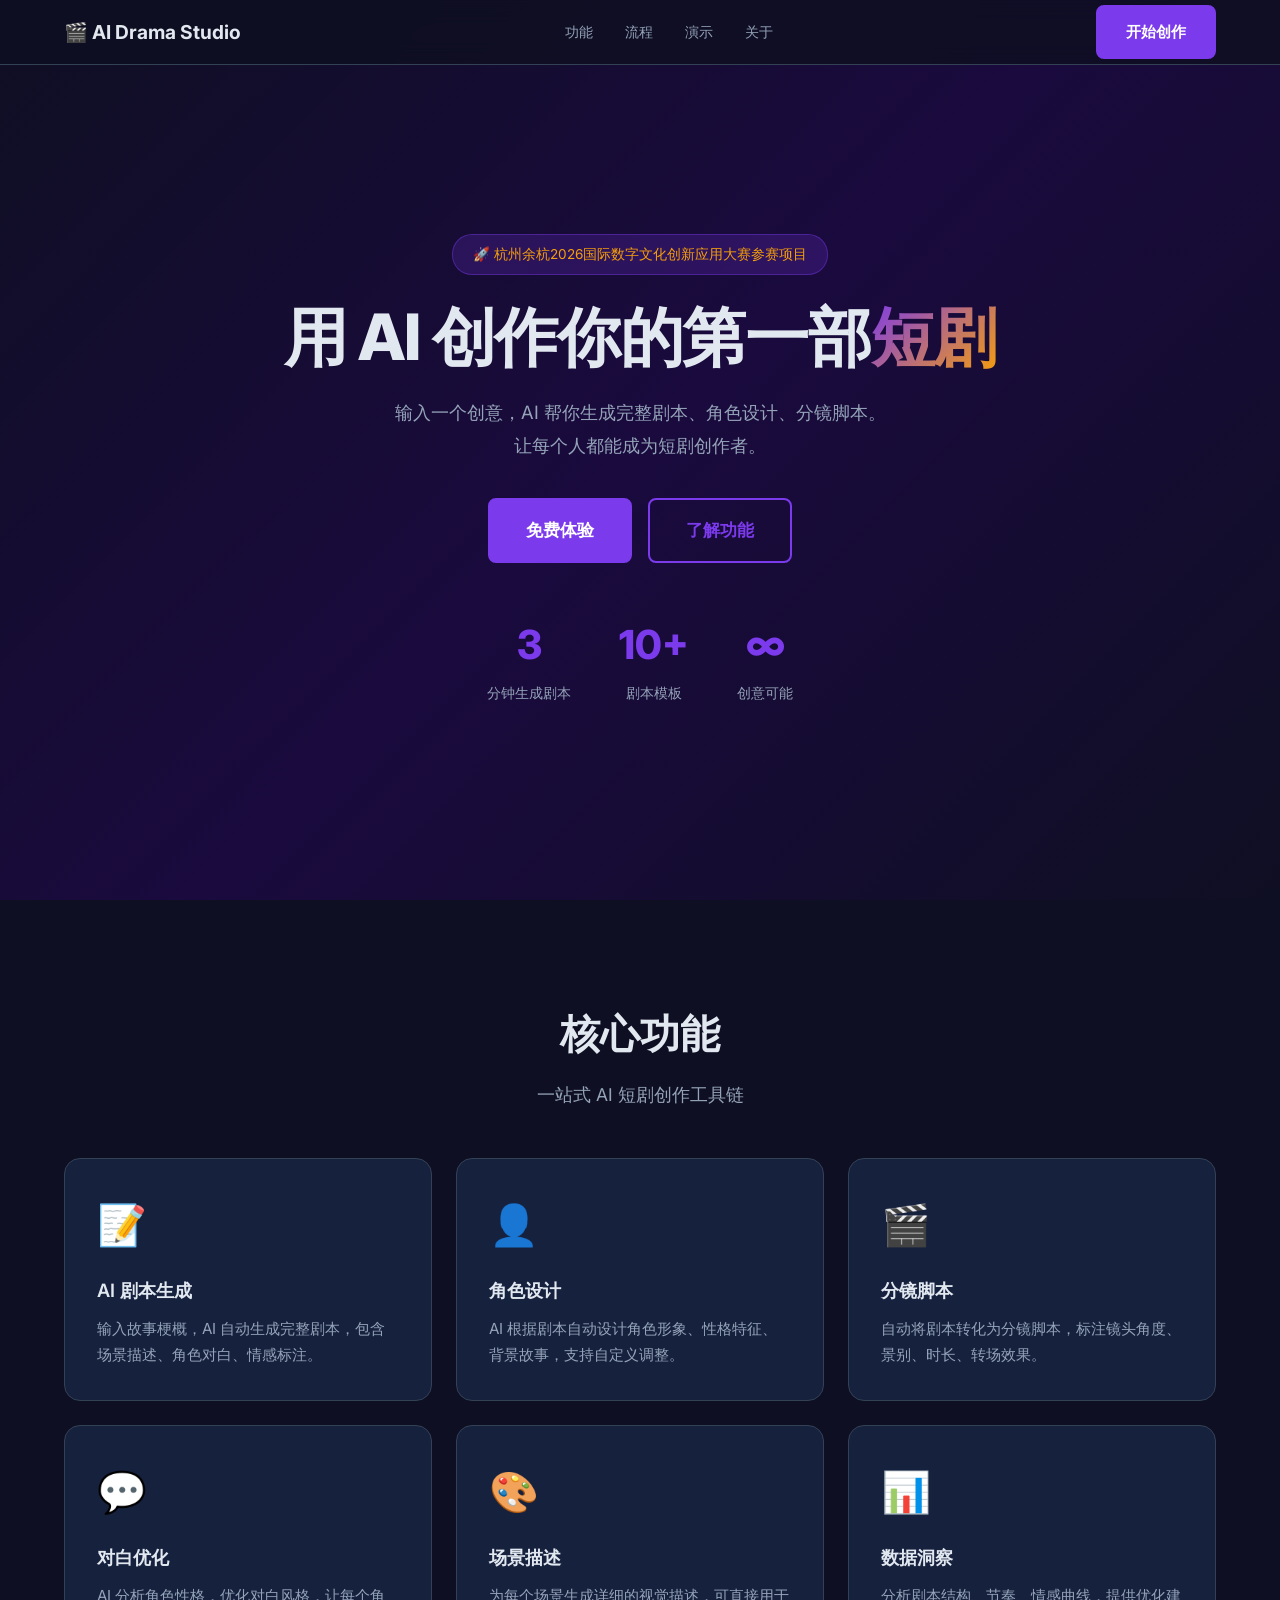
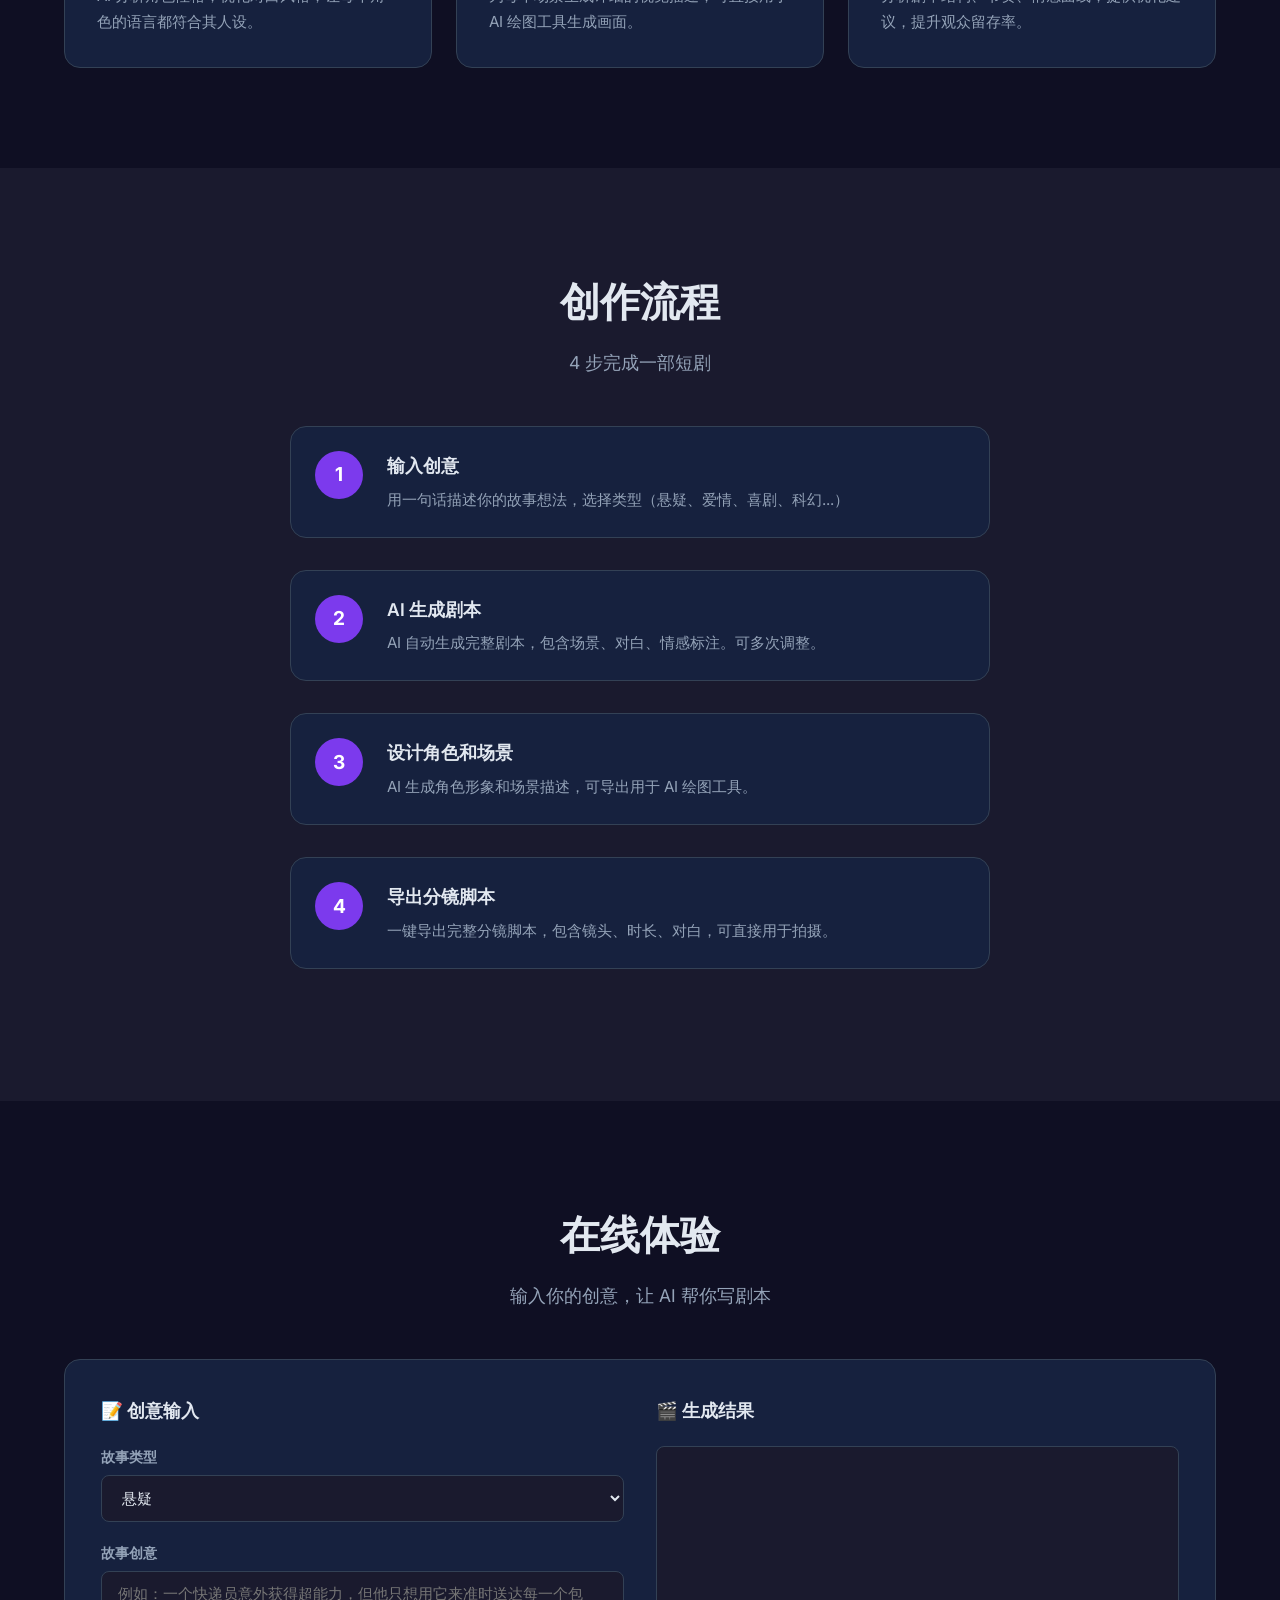
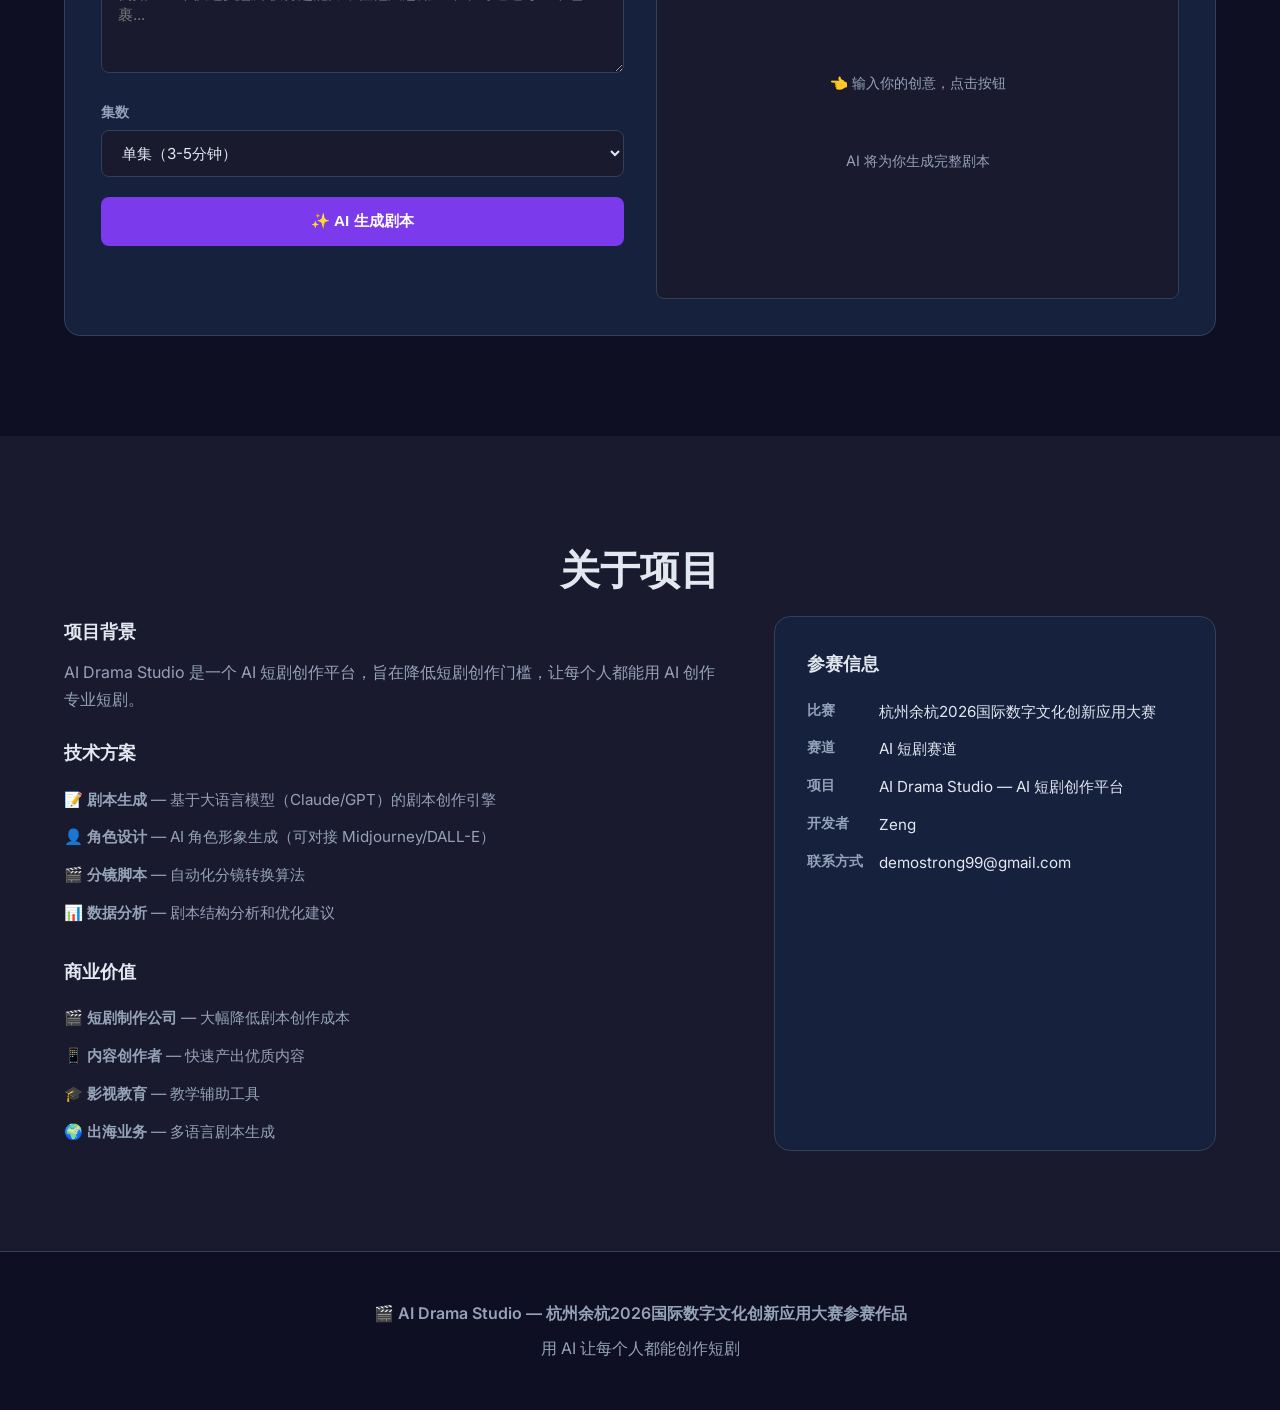
==== index.html @ 8d10a70e "feat: AI Drama Studio — AI短剧创作平台 参赛项目：杭州余杭2026国际数字文化创新应用大赛  功能： - AI 剧本生成（6种类型：悬疑/爱情/喜剧/科幻/奇幻/都市） - " ====
<!DOCTYPE html>
<html lang="zh-CN">
<head>
  <meta charset="UTF-8">
  <meta name="viewport" content="width=device-width, initial-scale=1.0">
  <title>AI Drama Studio — AI 短剧创作平台</title>
  <meta name="description" content="用 AI 一键生成短剧剧本、角色设计、分镜脚本。让每个人都能创作专业短剧。">
  <link rel="preconnect" href="https://fonts.googleapis.com">
  <link rel="preconnect" href="https://fonts.gstatic.com" crossorigin>
  <link href="https://fonts.googleapis.com/css2?family=Inter:wght@400;500;600;700;800&display=swap" rel="stylesheet">
  <link rel="stylesheet" href="style.css">
</head>
<body>
  <!-- Navigation -->
  <nav class="navbar">
    <div class="nav-container">
      <a href="#" class="nav-logo">🎬 AI Drama Studio</a>
      <ul class="nav-links">
        <li><a href="#features">功能</a></li>
        <li><a href="#workflow">流程</a></li>
        <li><a href="#demo">演示</a></li>
        <li><a href="#about">关于</a></li>
      </ul>
      <a href="#demo" class="btn btn-primary btn-nav">开始创作</a>
    </div>
  </nav>

  <!-- Hero Section -->
  <header class="hero" id="home">
    <div class="hero-content">
      <div class="hero-badge">🚀 杭州余杭2026国际数字文化创新应用大赛参赛项目</div>
      <h1 class="hero-title">用 AI 创作你的第一部<span class="gradient-text">短剧</span></h1>
      <p class="hero-subtitle">输入一个创意，AI 帮你生成完整剧本、角色设计、分镜脚本。<br>让每个人都能成为短剧创作者。</p>
      <div class="hero-buttons">
        <a href="#demo" class="btn btn-primary btn-lg">免费体验</a>
        <a href="#features" class="btn btn-outline btn-lg">了解功能</a>
      </div>
      <div class="hero-stats">
        <div class="stat">
          <span class="stat-number">3</span>
          <span class="stat-label">分钟生成剧本</span>
        </div>
        <div class="stat">
          <span class="stat-number">10+</span>
          <span class="stat-label">剧本模板</span>
        </div>
        <div class="stat">
          <span class="stat-number">∞</span>
          <span class="stat-label">创意可能</span>
        </div>
      </div>
    </div>
  </header>

  <!-- Features Section -->
  <section class="section" id="features">
    <div class="container">
      <h2 class="section-title">核心功能</h2>
      <p class="section-subtitle">一站式 AI 短剧创作工具链</p>
      <div class="features-grid">
        <div class="feature-card">
          <div class="feature-icon">📝</div>
          <h3>AI 剧本生成</h3>
          <p>输入故事梗概，AI 自动生成完整剧本，包含场景描述、角色对白、情感标注。</p>
        </div>
        <div class="feature-card">
          <div class="feature-icon">👤</div>
          <h3>角色设计</h3>
          <p>AI 根据剧本自动设计角色形象、性格特征、背景故事，支持自定义调整。</p>
        </div>
        <div class="feature-card">
          <div class="feature-icon">🎬</div>
          <h3>分镜脚本</h3>
          <p>自动将剧本转化为分镜脚本，标注镜头角度、景别、时长、转场效果。</p>
        </div>
        <div class="feature-card">
          <div class="feature-icon">💬</div>
          <h3>对白优化</h3>
          <p>AI 分析角色性格，优化对白风格，让每个角色的语言都符合其人设。</p>
        </div>
        <div class="feature-card">
          <div class="feature-icon">🎨</div>
          <h3>场景描述</h3>
          <p>为每个场景生成详细的视觉描述，可直接用于 AI 绘图工具生成画面。</p>
        </div>
        <div class="feature-card">
          <div class="feature-icon">📊</div>
          <h3>数据洞察</h3>
          <p>分析剧本结构、节奏、情感曲线，提供优化建议，提升观众留存率。</p>
        </div>
      </div>
    </div>
  </section>

  <!-- Workflow Section -->
  <section class="section section-alt" id="workflow">
    <div class="container">
      <h2 class="section-title">创作流程</h2>
      <p class="section-subtitle">4 步完成一部短剧</p>
      <div class="workflow">
        <div class="workflow-step">
          <div class="step-number">1</div>
          <div class="step-content">
            <h3>输入创意</h3>
            <p>用一句话描述你的故事想法，选择类型（悬疑、爱情、喜剧、科幻...）</p>
          </div>
        </div>
        <div class="workflow-step">
          <div class="step-number">2</div>
          <div class="step-content">
            <h3>AI 生成剧本</h3>
            <p>AI 自动生成完整剧本，包含场景、对白、情感标注。可多次调整。</p>
          </div>
        </div>
        <div class="workflow-step">
          <div class="step-number">3</div>
          <div class="step-content">
            <h3>设计角色和场景</h3>
            <p>AI 生成角色形象和场景描述，可导出用于 AI 绘图工具。</p>
          </div>
        </div>
        <div class="workflow-step">
          <div class="step-number">4</div>
          <div class="step-content">
            <h3>导出分镜脚本</h3>
            <p>一键导出完整分镜脚本，包含镜头、时长、对白，可直接用于拍摄。</p>
          </div>
        </div>
      </div>
    </div>
  </section>

  <!-- Demo Section -->
  <section class="section" id="demo">
    <div class="container">
      <h2 class="section-title">在线体验</h2>
      <p class="section-subtitle">输入你的创意，让 AI 帮你写剧本</p>
      <div class="demo-container">
        <div class="demo-input">
          <h3>📝 创意输入</h3>
          <div class="form-group">
            <label for="genre">故事类型</label>
            <select id="genre">
              <option value="suspense">悬疑</option>
              <option value="romance">爱情</option>
              <option value="comedy">喜剧</option>
              <option value="scifi">科幻</option>
              <option value="fantasy">奇幻</option>
              <option value="urban">都市</option>
            </select>
          </div>
          <div class="form-group">
            <label for="idea">故事创意</label>
            <textarea id="idea" rows="4" placeholder="例如：一个快递员意外获得超能力，但他只想用它来准时送达每一个包裹..."></textarea>
          </div>
          <div class="form-group">
            <label for="episodes">集数</label>
            <select id="episodes">
              <option value="1">单集（3-5分钟）</option>
              <option value="3">3集短剧</option>
              <option value="5">5集短剧</option>
              <option value="10">10集短剧</option>
            </select>
          </div>
          <button class="btn btn-primary btn-full" id="generateBtn" onclick="generateScript()">
            ✨ AI 生成剧本
          </button>
        </div>
        <div class="demo-output">
          <h3>🎬 生成结果</h3>
          <div class="output-content" id="outputContent">
            <div class="placeholder">
              <p>👈 输入你的创意，点击按钮</p>
              <p>AI 将为你生成完整剧本</p>
            </div>
          </div>
          <div class="output-actions" id="outputActions" style="display:none;">
            <button class="btn btn-outline" onclick="copyScript()">📋 复制剧本</button>
            <button class="btn btn-outline" onclick="downloadScript()">💾 下载剧本</button>
          </div>
        </div>
      </div>
    </div>
  </section>

  <!-- About Section -->
  <section class="section section-alt" id="about">
    <div class="container">
      <h2 class="section-title">关于项目</h2>
      <div class="about-content">
        <div class="about-text">
          <h3>项目背景</h3>
          <p>AI Drama Studio 是一个 AI 短剧创作平台，旨在降低短剧创作门槛，让每个人都能用 AI 创作专业短剧。</p>
          <h3>技术方案</h3>
          <ul>
            <li>📝 <strong>剧本生成</strong> — 基于大语言模型（Claude/GPT）的剧本创作引擎</li>
            <li>👤 <strong>角色设计</strong> — AI 角色形象生成（可对接 Midjourney/DALL-E）</li>
            <li>🎬 <strong>分镜脚本</strong> — 自动化分镜转换算法</li>
            <li>📊 <strong>数据分析</strong> — 剧本结构分析和优化建议</li>
          </ul>
          <h3>商业价值</h3>
          <ul>
            <li>🎬 <strong>短剧制作公司</strong> — 大幅降低剧本创作成本</li>
            <li>📱 <strong>内容创作者</strong> — 快速产出优质内容</li>
            <li>🎓 <strong>影视教育</strong> — 教学辅助工具</li>
            <li>🌍 <strong>出海业务</strong> — 多语言剧本生成</li>
          </ul>
        </div>
        <div class="about-card">
          <h3>参赛信息</h3>
          <dl>
            <dt>比赛</dt>
            <dd>杭州余杭2026国际数字文化创新应用大赛</dd>
            <dt>赛道</dt>
            <dd>AI 短剧赛道</dd>
            <dt>项目</dt>
            <dd>AI Drama Studio — AI 短剧创作平台</dd>
            <dt>开发者</dt>
            <dd>Zeng</dd>
            <dt>联系方式</dt>
            <dd>demostrong99@gmail.com</dd>
          </dl>
        </div>
      </div>
    </div>
  </section>

  <!-- Footer -->
  <footer class="footer">
    <div class="container">
      <p>🎬 AI Drama Studio — 杭州余杭2026国际数字文化创新应用大赛参赛作品</p>
      <p>用 AI 让每个人都能创作短剧</p>
    </div>
  </footer>

  <script src="script.js"></script>
</body>
</html>
---- style.css ----
/* ===== Reset & Variables ===== */
*, *::before, *::after { margin: 0; padding: 0; box-sizing: border-box; }

:root {
  --primary: #7c3aed;
  --primary-dark: #6d28d9;
  --accent: #f59e0b;
  --bg: #0f0f23;
  --bg-alt: #1a1a2e;
  --bg-card: #16213e;
  --text: #e2e8f0;
  --text-light: #94a3b8;
  --border: #334155;
  --radius: 16px;
  --transition: 0.3s ease;
}

html { scroll-behavior: smooth; scroll-padding-top: 80px; }
body {
  font-family: 'Inter', -apple-system, sans-serif;
  color: var(--text);
  background: var(--bg);
  line-height: 1.7;
}
a { color: inherit; text-decoration: none; }

.container { max-width: 1200px; margin: 0 auto; padding: 0 24px; }

/* ===== Navbar ===== */
.navbar {
  position: fixed; top: 0; left: 0; right: 0; z-index: 1000;
  background: rgba(15, 15, 35, 0.9);
  backdrop-filter: blur(12px);
  border-bottom: 1px solid var(--border);
}
.nav-container {
  max-width: 1200px; margin: 0 auto; padding: 0 24px;
  display: flex; align-items: center; justify-content: space-between;
  height: 64px;
}
.nav-logo { font-size: 1.2rem; font-weight: 700; }
.nav-links { display: flex; list-style: none; gap: 32px; }
.nav-links a { font-size: 0.9rem; color: var(--text-light); transition: color var(--transition); }
.nav-links a:hover { color: var(--primary); }
.btn-nav { padding: 8px 20px; font-size: 0.85rem; }

/* ===== Buttons ===== */
.btn {
  display: inline-flex; align-items: center; justify-content: center;
  padding: 12px 28px; border-radius: 8px; font-size: 0.95rem; font-weight: 600;
  transition: all var(--transition); cursor: pointer; border: 2px solid transparent;
}
.btn-primary { background: var(--primary); color: #fff; border-color: var(--primary); }
.btn-primary:hover { background: var(--primary-dark); transform: translateY(-2px); box-shadow: 0 8px 25px rgba(124, 58, 237, 0.4); }
.btn-outline { background: transparent; color: var(--primary); border-color: var(--primary); }
.btn-outline:hover { background: var(--primary); color: #fff; }
.btn-lg { padding: 16px 36px; font-size: 1.05rem; }
.btn-full { width: 100%; }

/* ===== Hero ===== */
.hero {
  min-height: 100vh; display: flex; align-items: center; justify-content: center;
  text-align: center; padding: 120px 24px 80px;
  background: linear-gradient(135deg, var(--bg) 0%, #1a0a3e 50%, var(--bg) 100%);
}
.hero-badge {
  display: inline-block; padding: 8px 20px; background: rgba(124, 58, 237, 0.2);
  border: 1px solid rgba(124, 58, 237, 0.4); border-radius: 20px;
  font-size: 0.85rem; color: var(--accent); margin-bottom: 24px;
}
.hero-title {
  font-size: clamp(2.5rem, 6vw, 4rem); font-weight: 800;
  letter-spacing: -0.02em; line-height: 1.2; margin-bottom: 20px;
}
.gradient-text {
  background: linear-gradient(135deg, var(--primary) 0%, var(--accent) 100%);
  -webkit-background-clip: text; -webkit-text-fill-color: transparent; background-clip: text;
}
.hero-subtitle {
  font-size: 1.15rem; color: var(--text-light); max-width: 600px;
  margin: 0 auto 36px; line-height: 1.8;
}
.hero-buttons { display: flex; gap: 16px; justify-content: center; flex-wrap: wrap; margin-bottom: 48px; }
.hero-stats { display: flex; gap: 48px; justify-content: center; }
.stat { text-align: center; }
.stat-number { display: block; font-size: 2.5rem; font-weight: 800; color: var(--primary); }
.stat-label { font-size: 0.85rem; color: var(--text-light); }

/* ===== Sections ===== */
.section { padding: 100px 0; }
.section-alt { background: var(--bg-alt); }
.section-title {
  font-size: clamp(1.8rem, 4vw, 2.5rem); font-weight: 700;
  text-align: center; margin-bottom: 12px;
}
.section-subtitle {
  text-align: center; color: var(--text-light); font-size: 1.1rem;
  margin-bottom: 48px;
}

/* ===== Features ===== */
.features-grid {
  display: grid; grid-template-columns: repeat(3, 1fr); gap: 24px;
}
.feature-card {
  background: var(--bg-card); border: 1px solid var(--border);
  border-radius: var(--radius); padding: 32px;
  transition: all var(--transition);
}
.feature-card:hover {
  transform: translateY(-4px); border-color: var(--primary);
  box-shadow: 0 10px 30px rgba(124, 58, 237, 0.2);
}
.feature-icon { font-size: 2.5rem; margin-bottom: 16px; }
.feature-card h3 { font-size: 1.15rem; font-weight: 600; margin-bottom: 10px; }
.feature-card p { font-size: 0.95rem; color: var(--text-light); line-height: 1.7; }

/* ===== Workflow ===== */
.workflow { max-width: 700px; margin: 0 auto; }
.workflow-step {
  display: flex; gap: 24px; align-items: flex-start; margin-bottom: 32px;
  padding: 24px; background: var(--bg-card); border-radius: var(--radius);
  border: 1px solid var(--border); transition: all var(--transition);
}
.workflow-step:hover { border-color: var(--primary); }
.step-number {
  width: 48px; height: 48px; min-width: 48px;
  background: var(--primary); border-radius: 50%;
  display: flex; align-items: center; justify-content: center;
  font-size: 1.2rem; font-weight: 700; color: #fff;
}
.step-content h3 { font-size: 1.1rem; font-weight: 600; margin-bottom: 6px; }
.step-content p { font-size: 0.95rem; color: var(--text-light); }

/* ===== Demo ===== */
.demo-container {
  display: grid; grid-template-columns: 1fr 1fr; gap: 32px;
  background: var(--bg-card); border: 1px solid var(--border);
  border-radius: var(--radius); padding: 36px;
}
.demo-input h3, .demo-output h3 { font-size: 1.1rem; font-weight: 600; margin-bottom: 20px; }
.form-group { margin-bottom: 20px; }
.form-group label {
  display: block; font-size: 0.85rem; font-weight: 600;
  color: var(--text-light); margin-bottom: 6px;
}
.form-group select, .form-group textarea {
  width: 100%; padding: 12px 16px; background: var(--bg-alt);
  border: 1px solid var(--border); border-radius: 8px;
  font-size: 0.95rem; color: var(--text); font-family: inherit;
  transition: border-color var(--transition);
}
.form-group select:focus, .form-group textarea:focus {
  outline: none; border-color: var(--primary);
}
.form-group textarea { resize: vertical; min-height: 100px; }
.output-content {
  background: var(--bg-alt); border: 1px solid var(--border);
  border-radius: 8px; padding: 20px; min-height: 300px;
  font-size: 0.9rem; line-height: 1.8; white-space: pre-wrap;
  overflow-y: auto; max-height: 500px;
}
.placeholder { text-align: center; color: var(--text-light); padding-top: 100px; }
.output-actions { display: flex; gap: 12px; margin-top: 16px; }

/* ===== About ===== */
.about-content { display: grid; grid-template-columns: 1.5fr 1fr; gap: 48px; }
.about-text h3 { font-size: 1.15rem; font-weight: 600; margin: 24px 0 12px; }
.about-text h3:first-child { margin-top: 0; }
.about-text p { color: var(--text-light); margin-bottom: 12px; }
.about-text ul { list-style: none; padding: 0; }
.about-text li { padding: 6px 0; color: var(--text-light); font-size: 0.95rem; }
.about-card {
  background: var(--bg-card); border: 1px solid var(--border);
  border-radius: var(--radius); padding: 32px;
}
.about-card h3 { font-size: 1.1rem; font-weight: 600; margin-bottom: 20px; }
.about-card dl { display: grid; grid-template-columns: auto 1fr; gap: 12px 16px; }
.about-card dt { font-size: 0.85rem; color: var(--text-light); font-weight: 600; }
.about-card dd { font-size: 0.95rem; }

/* ===== Footer ===== */
.footer {
  text-align: center; padding: 48px 24px;
  border-top: 1px solid var(--border); color: var(--text-light);
}
.footer p:first-child { font-weight: 600; margin-bottom: 8px; }

/* ===== Responsive ===== */
@media (max-width: 900px) {
  .features-grid { grid-template-columns: 1fr; }
  .demo-container { grid-template-columns: 1fr; }
  .about-content { grid-template-columns: 1fr; }
  .hero-stats { flex-direction: column; gap: 16px; }
}
@media (max-width: 640px) {
  .nav-links { display: none; }
  .hero { padding: 100px 24px 60px; min-height: auto; }
  .section { padding: 60px 0; }
}
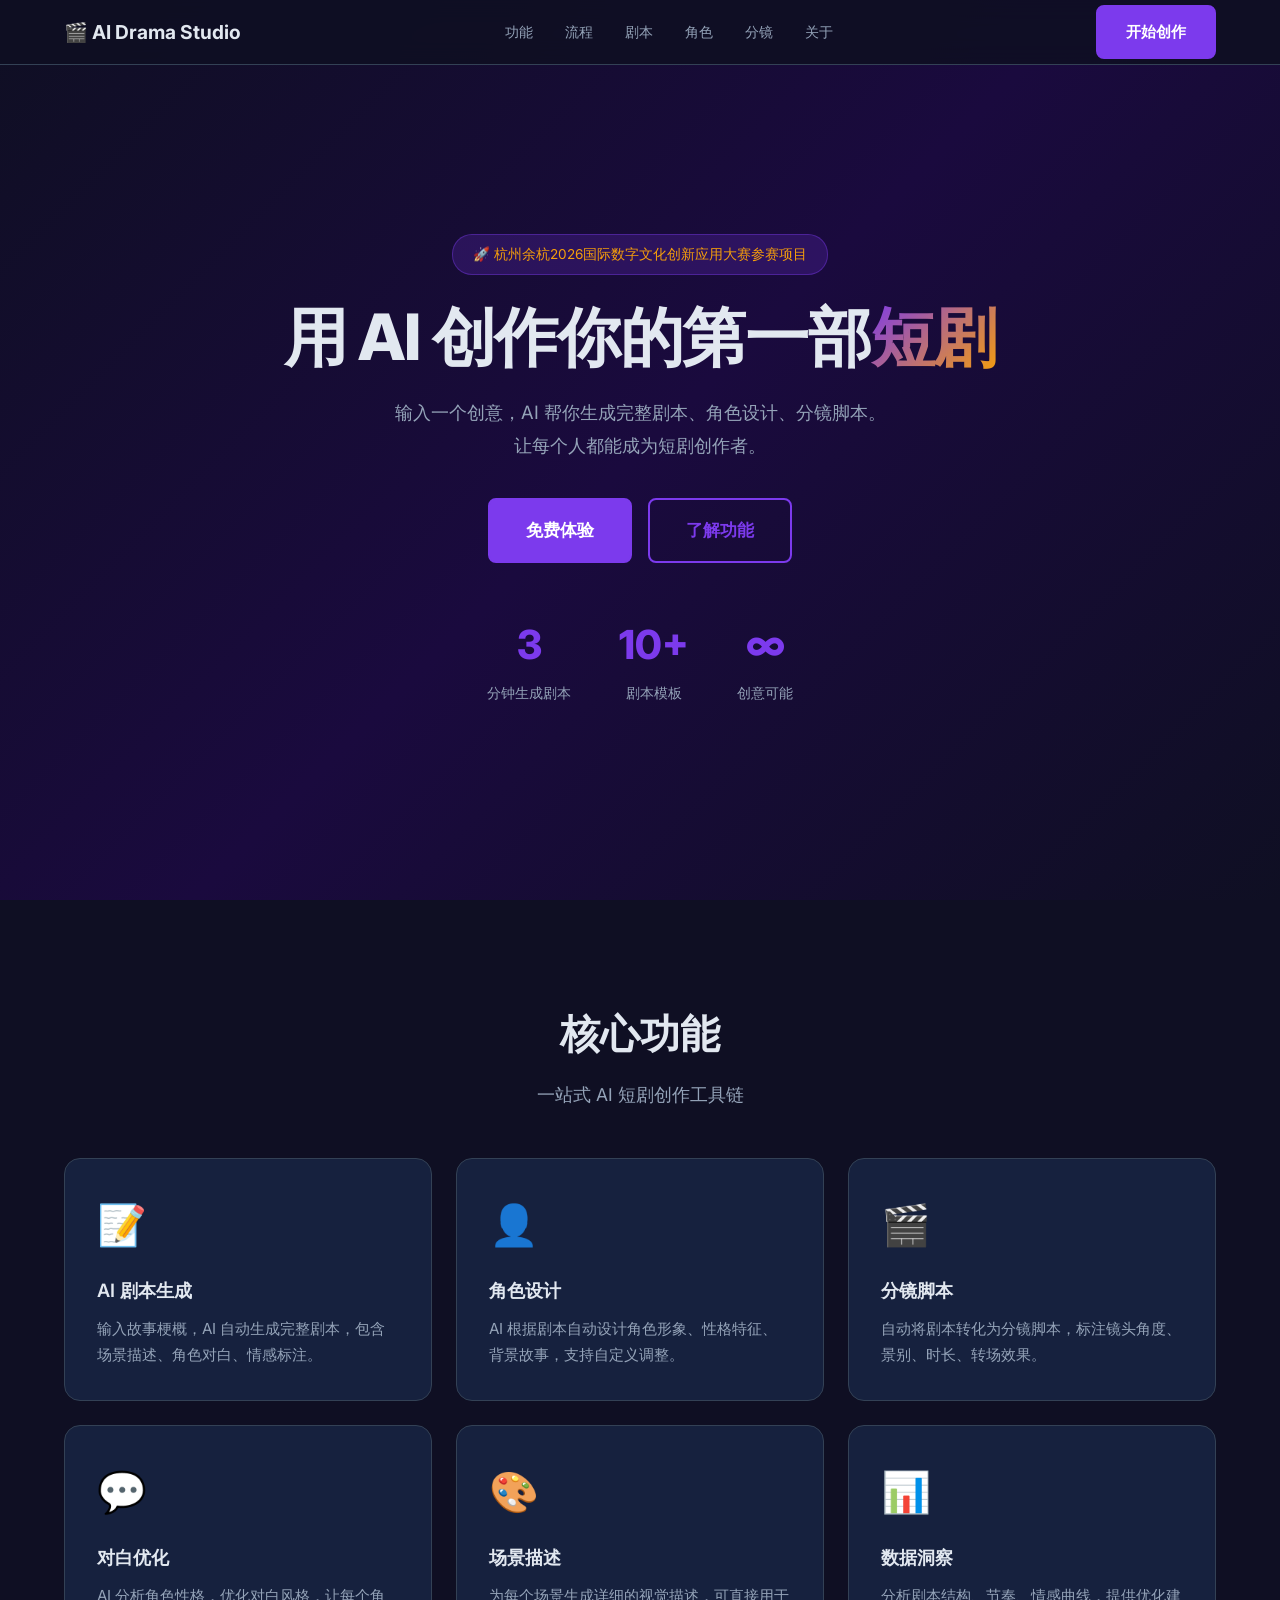
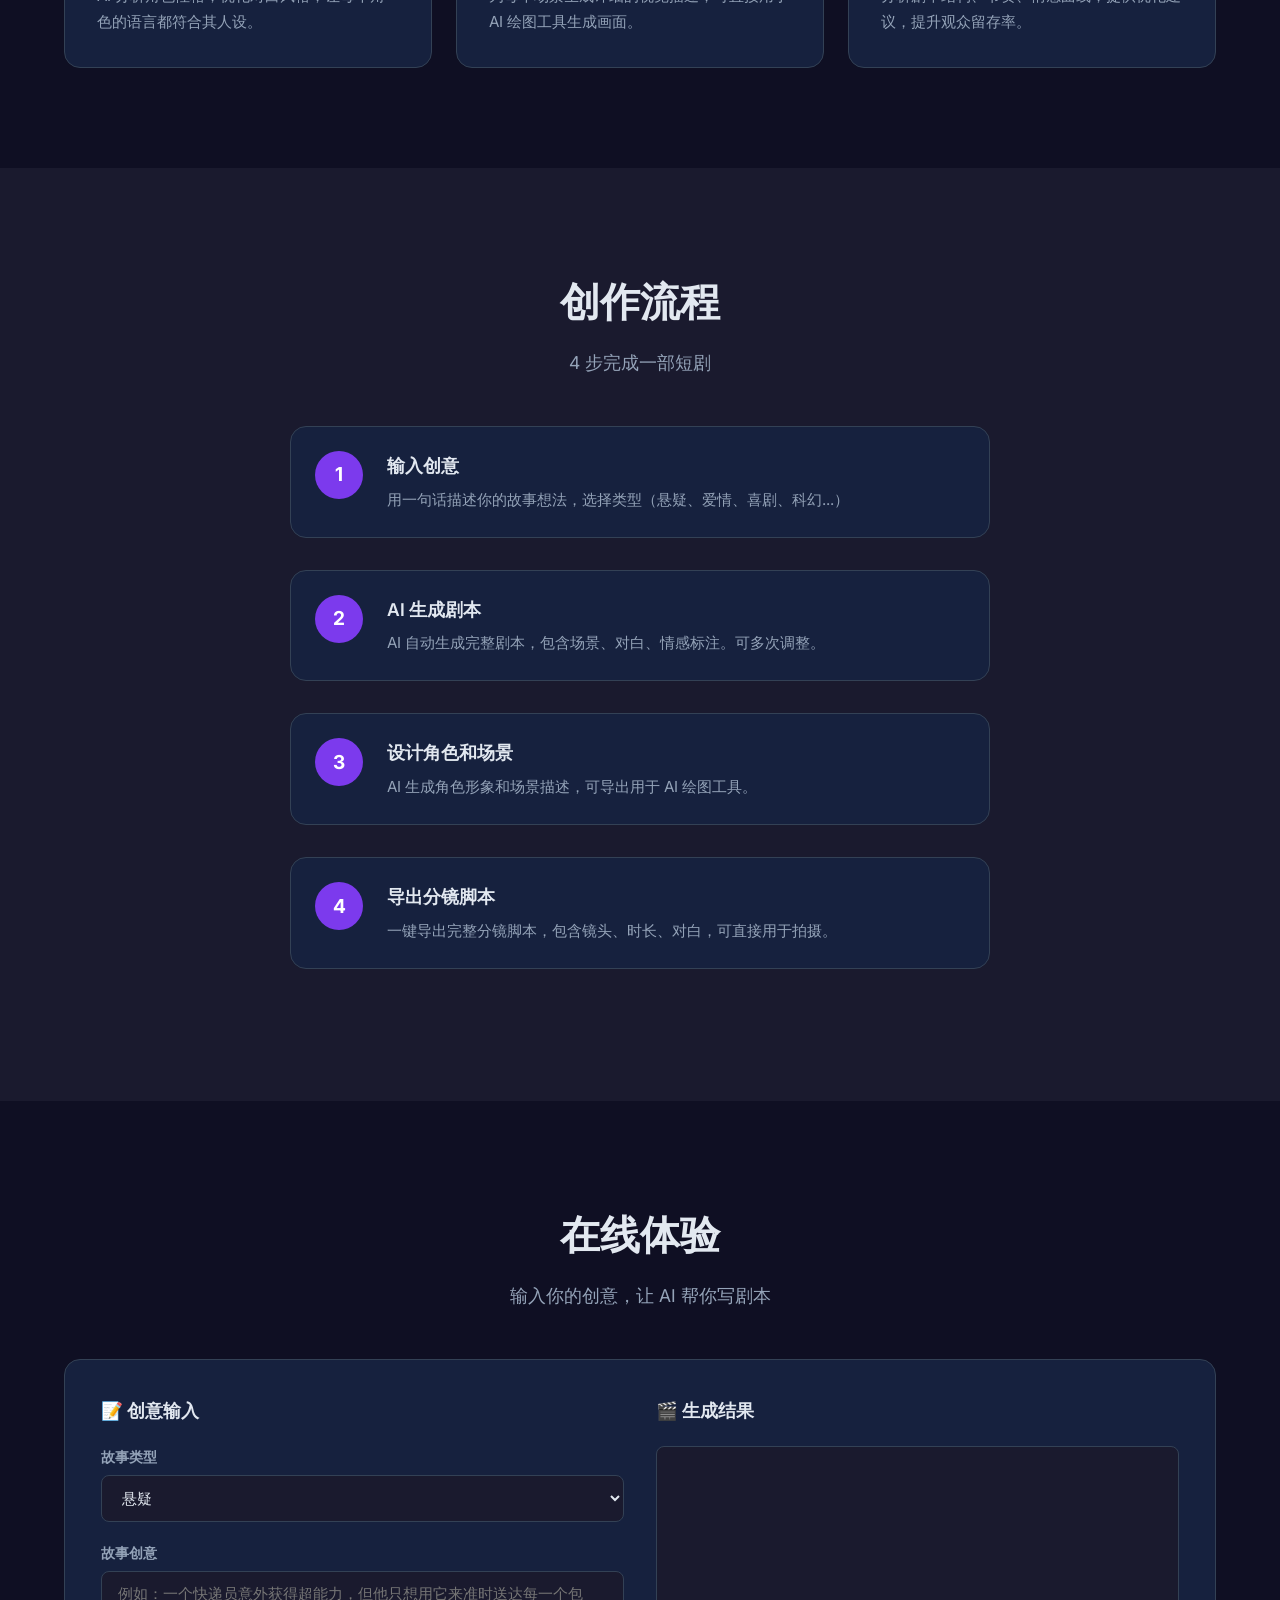
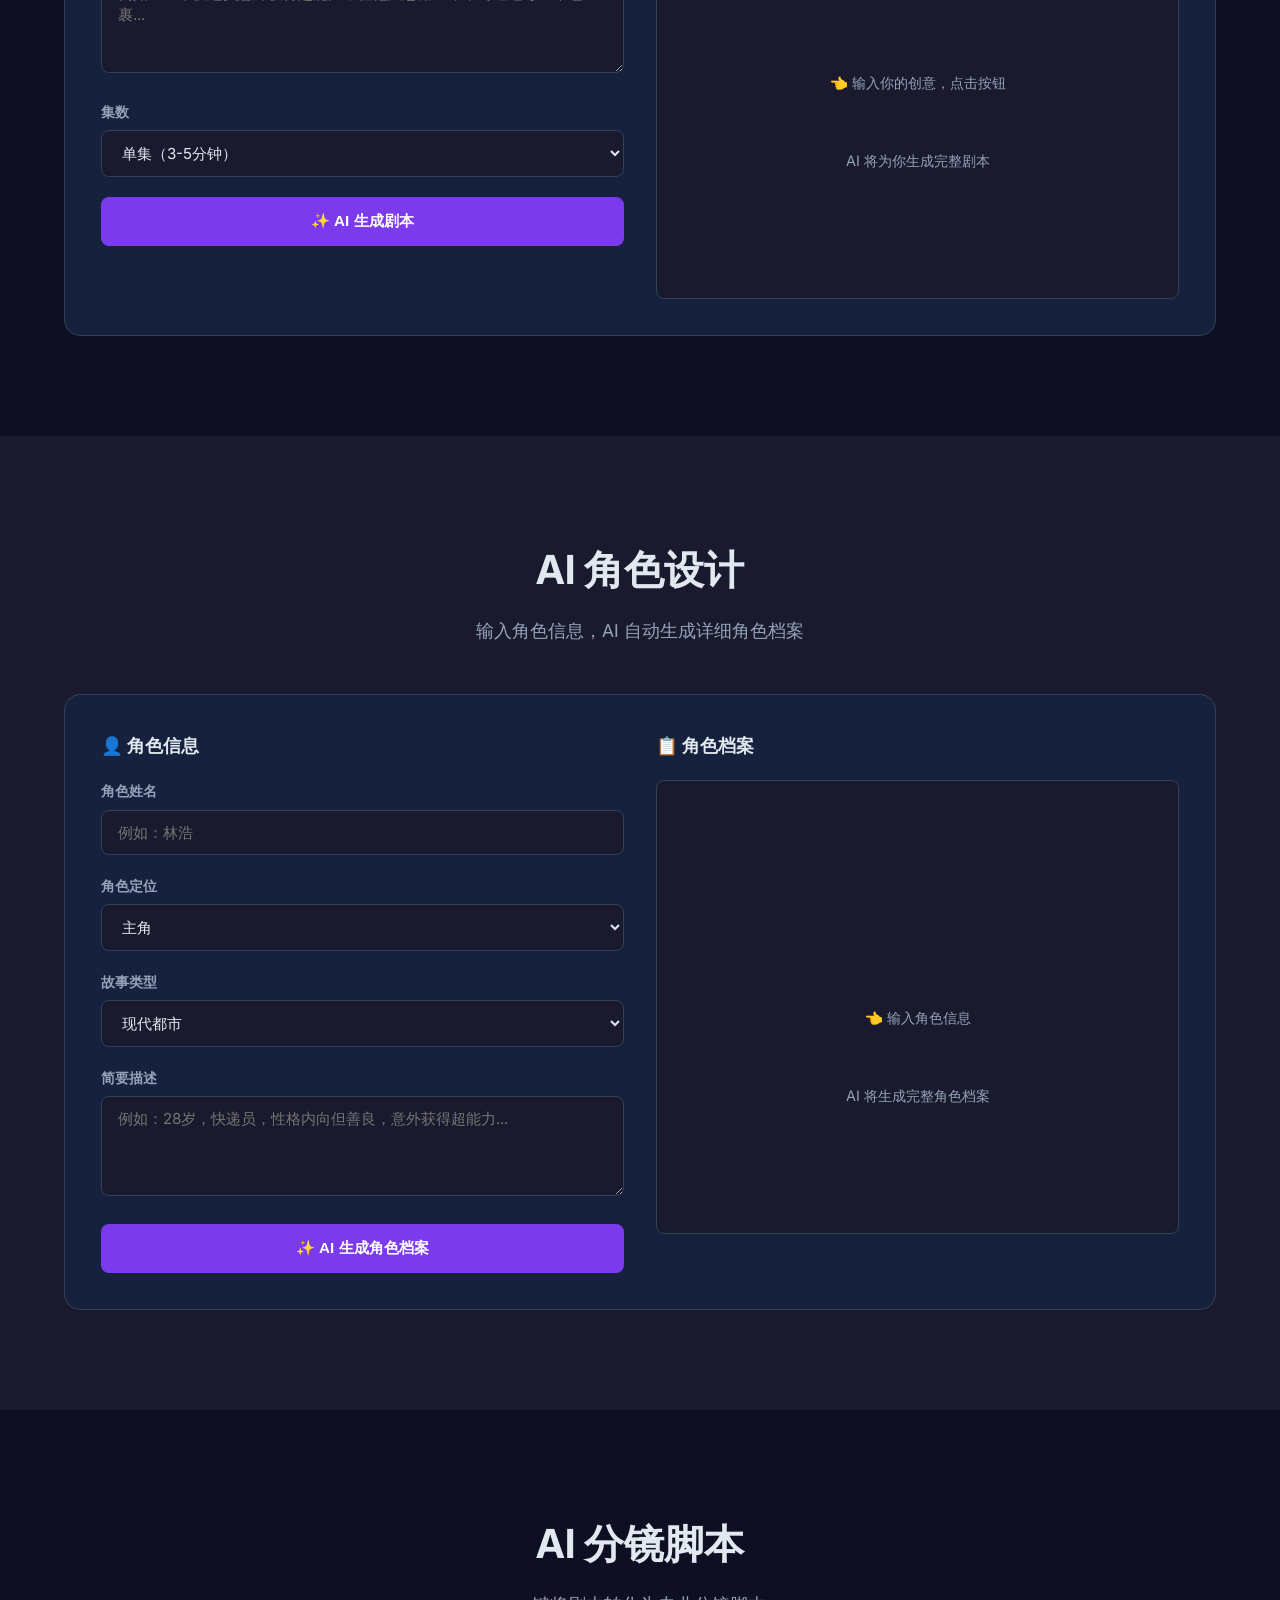
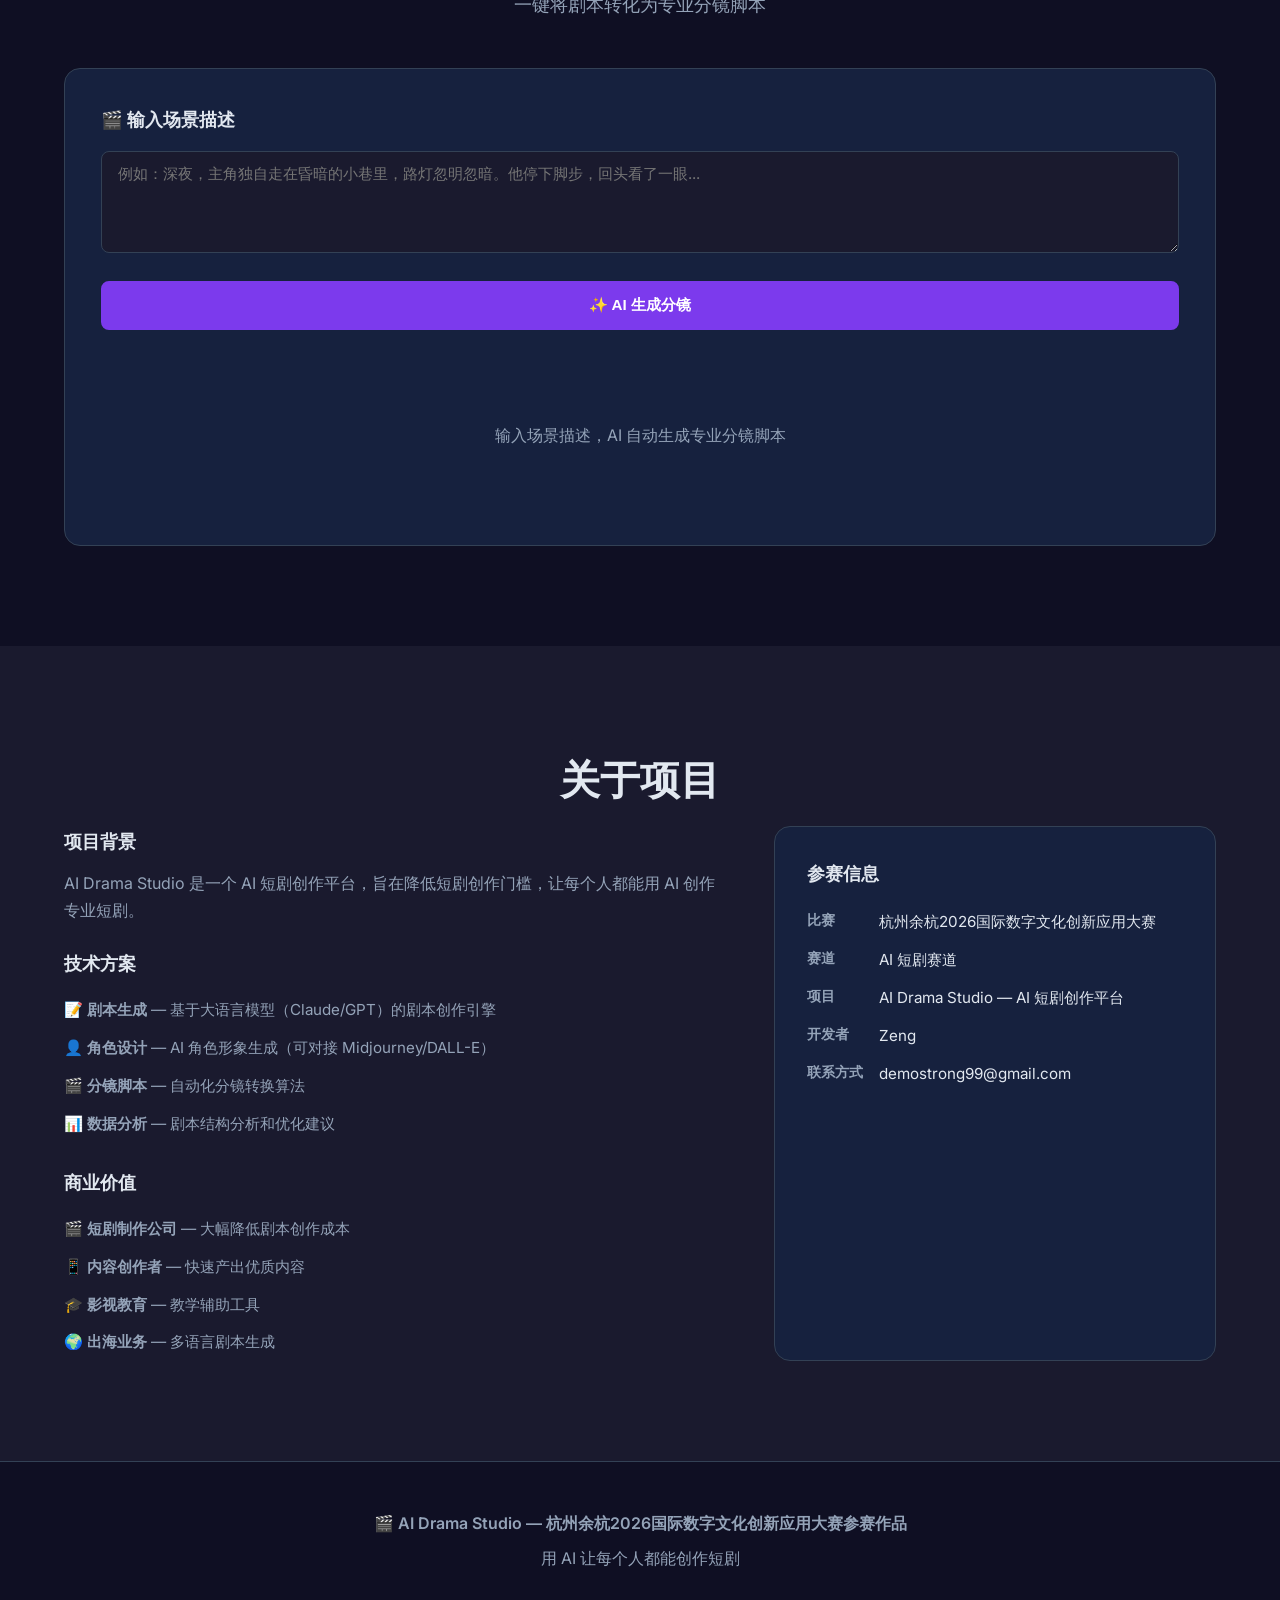
==== commit 118f961d: "feat: add character design and storyboard generation - Add AI character design module with role/arch" ====
--- a/index.html
+++ b/index.html
@@ -18,7 +18,9 @@
       <ul class="nav-links">
         <li><a href="#features">功能</a></li>
         <li><a href="#workflow">流程</a></li>
-        <li><a href="#demo">演示</a></li>
+        <li><a href="#demo">剧本</a></li>
+        <li><a href="#character">角色</a></li>
+        <li><a href="#storyboard">分镜</a></li>
         <li><a href="#about">关于</a></li>
       </ul>
       <a href="#demo" class="btn btn-primary btn-nav">开始创作</a>
@@ -177,6 +179,86 @@
           <div class="output-actions" id="outputActions" style="display:none;">
             <button class="btn btn-outline" onclick="copyScript()">📋 复制剧本</button>
             <button class="btn btn-outline" onclick="downloadScript()">💾 下载剧本</button>
+          </div>
+        </div>
+      </div>
+    </div>
+  </section>
+
+  <!-- Character Design Section -->
+  <section class="section section-alt" id="character">
+    <div class="container">
+      <h2 class="section-title">AI 角色设计</h2>
+      <p class="section-subtitle">输入角色信息，AI 自动生成详细角色档案</p>
+      <div class="demo-container">
+        <div class="demo-input">
+          <h3>👤 角色信息</h3>
+          <div class="form-group">
+            <label for="charName">角色姓名</label>
+            <input type="text" id="charName" placeholder="例如：林浩">
+          </div>
+          <div class="form-group">
+            <label for="charRole">角色定位</label>
+            <select id="charRole">
+              <option value="protagonist">主角</option>
+              <option value="antagonist">反派</option>
+              <option value="supporting">配角</option>
+              <option value="mentor">导师型</option>
+              <option value="comic">喜剧担当</option>
+            </select>
+          </div>
+          <div class="form-group">
+            <label for="charGenre">故事类型</label>
+            <select id="charGenre">
+              <option value="modern">现代都市</option>
+              <option value="ancient">古装</option>
+              <option value="scifi">科幻未来</option>
+              <option value="fantasy">奇幻魔法</option>
+            </select>
+          </div>
+          <div class="form-group">
+            <label for="charDesc">简要描述</label>
+            <textarea id="charDesc" rows="3" placeholder="例如：28岁，快递员，性格内向但善良，意外获得超能力..."></textarea>
+          </div>
+          <button class="btn btn-primary btn-full" onclick="generateCharacter()">
+            ✨ AI 生成角色档案
+          </button>
+        </div>
+        <div class="demo-output">
+          <h3>📋 角色档案</h3>
+          <div class="output-content" id="charOutput">
+            <div class="placeholder">
+              <p>👈 输入角色信息</p>
+              <p>AI 将生成完整角色档案</p>
+            </div>
+          </div>
+          <div class="output-actions" id="charActions" style="display:none;">
+            <button class="btn btn-outline" onclick="copyCharOutput()">📋 复制</button>
+            <button class="btn btn-outline" onclick="downloadCharOutput()">💾 下载</button>
+          </div>
+        </div>
+      </div>
+    </div>
+  </section>
+
+  <!-- Storyboard Section -->
+  <section class="section" id="storyboard">
+    <div class="container">
+      <h2 class="section-title">AI 分镜脚本</h2>
+      <p class="section-subtitle">一键将剧本转化为专业分镜脚本</p>
+      <div class="storyboard-demo">
+        <div class="storyboard-input">
+          <h3>🎬 输入场景描述</h3>
+          <div class="form-group">
+            <textarea id="storyboardInput" rows="4" placeholder="例如：深夜，主角独自走在昏暗的小巷里，路灯忽明忽暗。他停下脚步，回头看了一眼..."></textarea>
+          </div>
+          <button class="btn btn-primary btn-full" onclick="generateStoryboard()">
+            ✨ AI 生成分镜
+          </button>
+        </div>
+        <div class="storyboard-output" id="storyboardOutput">
+          <div class="storyboard-placeholder">
+            <p>输入场景描述，AI 自动生成专业分镜脚本</p>
           </div>
         </div>
       </div>
--- a/style.css
+++ b/style.css
@@ -154,6 +154,13 @@
   outline: none; border-color: var(--primary);
 }
 .form-group textarea { resize: vertical; min-height: 100px; }
+.form-group input {
+  width: 100%; padding: 12px 16px; background: var(--bg-alt);
+  border: 1px solid var(--border); border-radius: 8px;
+  font-size: 0.95rem; color: var(--text); font-family: inherit;
+  transition: border-color var(--transition);
+}
+.form-group input:focus { outline: none; border-color: var(--primary); }
 .output-content {
   background: var(--bg-alt); border: 1px solid var(--border);
   border-radius: 8px; padding: 20px; min-height: 300px;
@@ -162,6 +169,44 @@
 }
 .placeholder { text-align: center; color: var(--text-light); padding-top: 100px; }
 .output-actions { display: flex; gap: 12px; margin-top: 16px; }
+
+/* ===== Storyboard ===== */
+.storyboard-demo {
+  background: var(--bg-card); border: 1px solid var(--border);
+  border-radius: var(--radius); padding: 36px;
+}
+.storyboard-input { margin-bottom: 32px; }
+.storyboard-input h3 { font-size: 1.1rem; font-weight: 600; margin-bottom: 16px; }
+.storyboard-output {
+  display: grid; grid-template-columns: repeat(auto-fill, minmax(280px, 1fr)); gap: 16px;
+}
+.storyboard-placeholder {
+  grid-column: 1 / -1; text-align: center; padding: 60px 0; color: var(--text-light);
+}
+.storyboard-card {
+  background: var(--bg-alt); border: 1px solid var(--border);
+  border-radius: 12px; padding: 20px; transition: all var(--transition);
+}
+.storyboard-card:hover { border-color: var(--primary); }
+.storyboard-header {
+  display: flex; justify-content: space-between; align-items: center;
+  margin-bottom: 12px; padding-bottom: 10px; border-bottom: 1px solid var(--border);
+}
+.shot-number {
+  background: var(--primary); color: #fff; padding: 4px 12px;
+  border-radius: 12px; font-size: 0.8rem; font-weight: 600;
+}
+.shot-type { font-size: 0.8rem; color: var(--accent); font-weight: 600; }
+.storyboard-visual {
+  width: 100%; aspect-ratio: 16/9; background: var(--bg);
+  border-radius: 8px; margin-bottom: 12px; display: flex;
+  align-items: center; justify-content: center; font-size: 2rem;
+  border: 1px dashed var(--border);
+}
+.storyboard-desc { font-size: 0.85rem; color: var(--text-light); line-height: 1.6; }
+.storyboard-meta {
+  display: flex; gap: 12px; margin-top: 10px; font-size: 0.8rem; color: var(--text-light);
+}
 
 /* ===== About ===== */
 .about-content { display: grid; grid-template-columns: 1.5fr 1fr; gap: 48px; }
